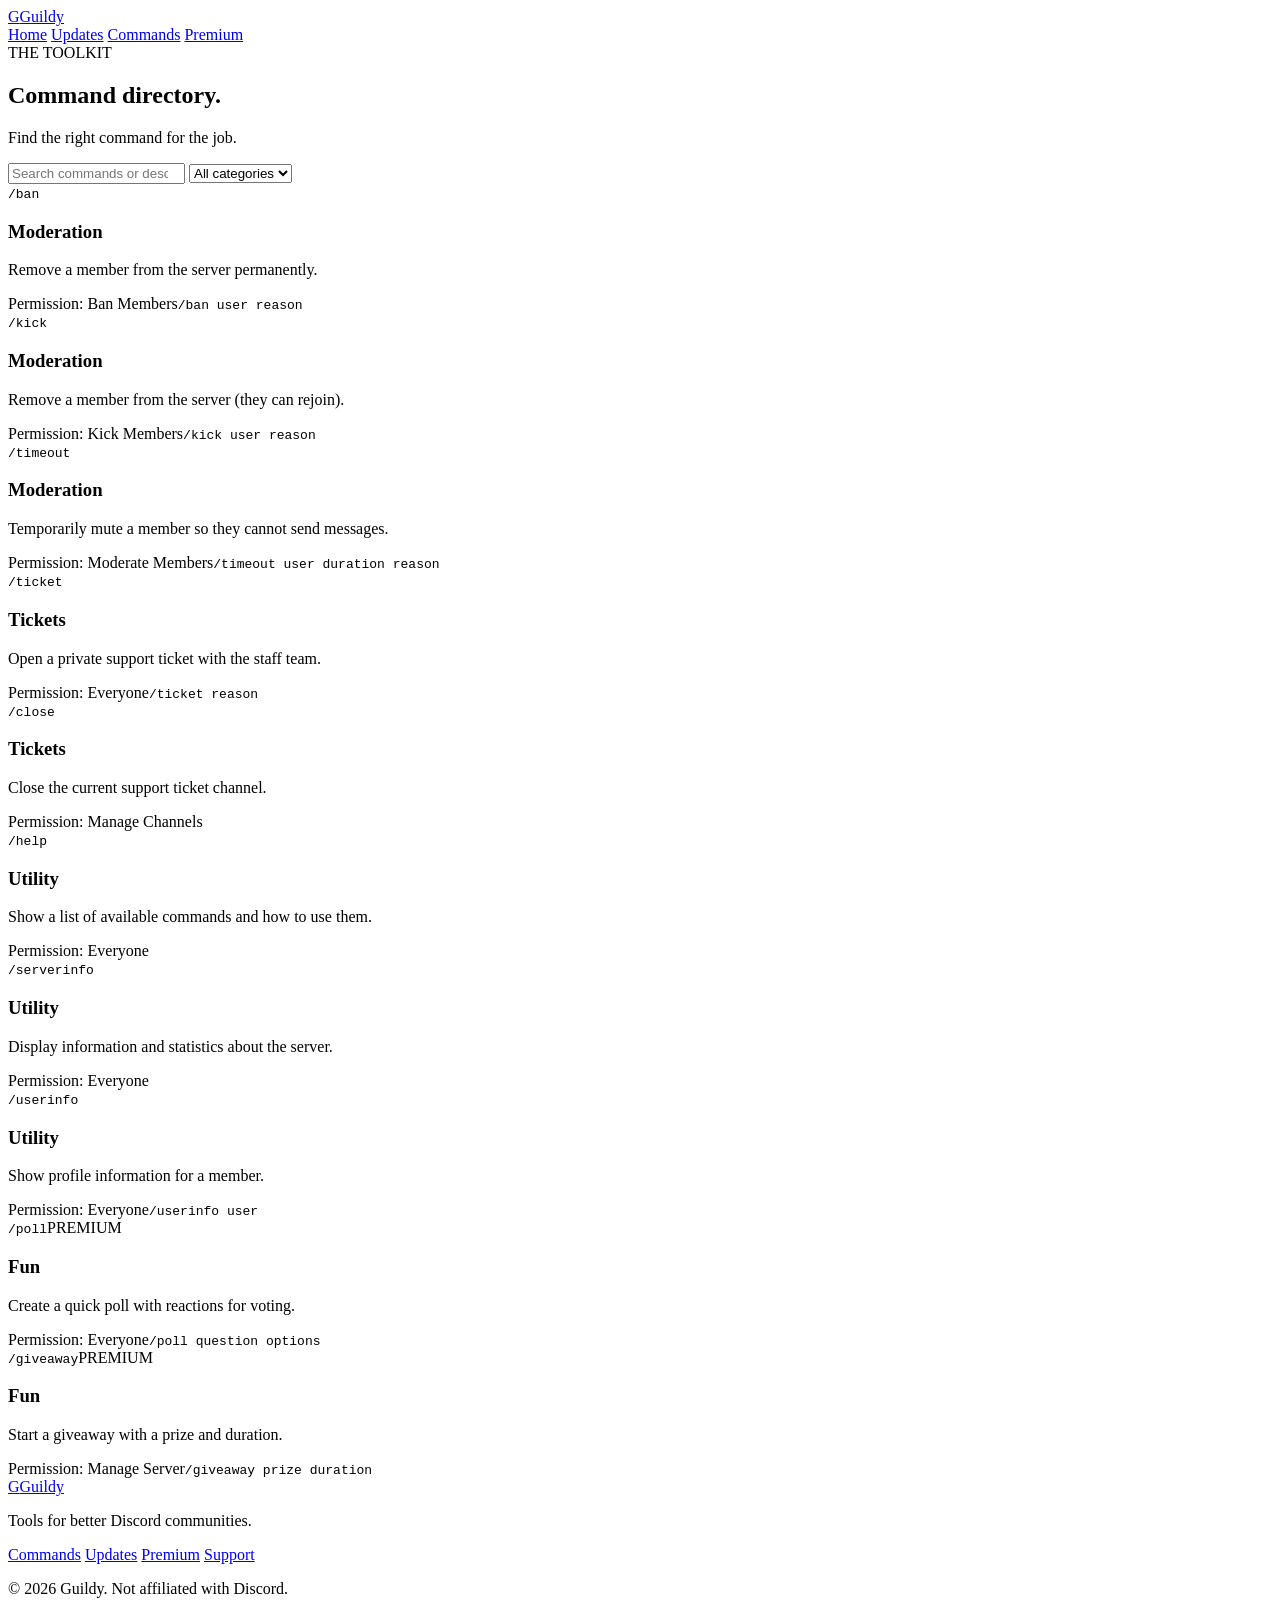
==== commands.html @ c7ce711c "Add files via upload" ====
<!doctype html>
<html lang="en">
<head>
<meta charset="utf-8">
<meta name="viewport" content="width=device-width, initial-scale=1">
<meta name="theme-color" content="#0b1020">
<title>Commands · Guildy</title>
<link rel="stylesheet" href="assets/style.css">
</head>
<body>
<header class="topbar">
  <a class="brand" href="index.html"><span class="brand-mark">G</span><span>Guildy</span></a>
  <nav class="nav">
    <a href="index.html">Home</a>
    <a href="updates.html">Updates</a>
    <a href="commands.html">Commands</a>
    <a href="premium.html">Premium</a>
  </nav>
</header>

<main class="container">
  <section class="page-heading">
    <div class="eyebrow">THE TOOLKIT</div>
    <h1>Command <span class="gradient-text">directory.</span></h1>
    <p>Find the right command for the job.</p>
  </section>

  <div class="search-row">
    <input id="command-search" class="search-input" type="search" placeholder="Search commands or descriptions…" aria-label="Search commands">
    <select id="command-category" class="search-select" aria-label="Filter category">
      <option value="">All categories</option>
      <option value="moderation">Moderation</option>
      <option value="tickets">Tickets</option>
      <option value="utility">Utility</option>
      <option value="fun">Fun</option>
    </select>
  </div>

  <div class="command-grid" id="command-grid">
    <article class="command-card" data-name="/ban" data-category="moderation" data-search="ban remove a member from the server moderation">
      <div class="command-top"><code>/ban</code></div>
      <h3>Moderation</h3>
      <p>Remove a member from the server permanently.</p>
      <div class="command-bottom"><span>Permission: Ban Members</span><code>/ban user reason</code></div>
    </article>

    <article class="command-card" data-name="/kick" data-category="moderation" data-search="kick remove a member temporarily moderation">
      <div class="command-top"><code>/kick</code></div>
      <h3>Moderation</h3>
      <p>Remove a member from the server (they can rejoin).</p>
      <div class="command-bottom"><span>Permission: Kick Members</span><code>/kick user reason</code></div>
    </article>

    <article class="command-card" data-name="/timeout" data-category="moderation" data-search="timeout mute a member for a duration moderation">
      <div class="command-top"><code>/timeout</code></div>
      <h3>Moderation</h3>
      <p>Temporarily mute a member so they cannot send messages.</p>
      <div class="command-bottom"><span>Permission: Moderate Members</span><code>/timeout user duration reason</code></div>
    </article>

    <article class="command-card" data-name="/ticket" data-category="tickets" data-search="ticket open a support ticket tickets">
      <div class="command-top"><code>/ticket</code></div>
      <h3>Tickets</h3>
      <p>Open a private support ticket with the staff team.</p>
      <div class="command-bottom"><span>Permission: Everyone</span><code>/ticket reason</code></div>
    </article>

    <article class="command-card" data-name="/close" data-category="tickets" data-search="close close the current ticket tickets">
      <div class="command-top"><code>/close</code></div>
      <h3>Tickets</h3>
      <p>Close the current support ticket channel.</p>
      <div class="command-bottom"><span>Permission: Manage Channels</span></div>
    </article>

    <article class="command-card" data-name="/help" data-category="utility" data-search="help list available commands utility">
      <div class="command-top"><code>/help</code></div>
      <h3>Utility</h3>
      <p>Show a list of available commands and how to use them.</p>
      <div class="command-bottom"><span>Permission: Everyone</span></div>
    </article>

    <article class="command-card" data-name="/serverinfo" data-category="utility" data-search="serverinfo show server statistics utility">
      <div class="command-top"><code>/serverinfo</code></div>
      <h3>Utility</h3>
      <p>Display information and statistics about the server.</p>
      <div class="command-bottom"><span>Permission: Everyone</span></div>
    </article>

    <article class="command-card" data-name="/userinfo" data-category="utility" data-search="userinfo show information about a user utility">
      <div class="command-top"><code>/userinfo</code></div>
      <h3>Utility</h3>
      <p>Show profile information for a member.</p>
      <div class="command-bottom"><span>Permission: Everyone</span><code>/userinfo user</code></div>
    </article>

    <article class="command-card" data-name="/poll" data-category="fun" data-search="poll create a poll fun">
      <div class="command-top"><code>/poll</code><span class="premium-tag">PREMIUM</span></div>
      <h3>Fun</h3>
      <p>Create a quick poll with reactions for voting.</p>
      <div class="command-bottom"><span>Permission: Everyone</span><code>/poll question options</code></div>
    </article>

    <article class="command-card" data-name="/giveaway" data-category="fun" data-search="giveaway start a giveaway fun">
      <div class="command-top"><code>/giveaway</code><span class="premium-tag">PREMIUM</span></div>
      <h3>Fun</h3>
      <p>Start a giveaway with a prize and duration.</p>
      <div class="command-bottom"><span>Permission: Manage Server</span><code>/giveaway prize duration</code></div>
    </article>
  </div>

  <p id="no-commands" class="empty-state" hidden>No commands match your search.</p>
</main>

<footer class="footer">
  <div>
    <a class="brand small" href="index.html"><span class="brand-mark">G</span><span>Guildy</span></a>
    <p>Tools for better Discord communities.</p>
  </div>
  <div class="footer-links">
    <a href="commands.html">Commands</a>
    <a href="updates.html">Updates</a>
    <a href="premium.html">Premium</a>
    <a href="#">Support</a>
  </div>
  <p class="muted">© 2026 Guildy. Not affiliated with Discord.</p>
</footer>

<script>
(() => {
  const q = document.getElementById('command-search');
  const c = document.getElementById('command-category');
  const cards = [...document.querySelectorAll('.command-card')];
  const empty = document.getElementById('no-commands');
  function filter() {
    let count = 0;
    cards.forEach(card => {
      const ok = card.dataset.search.includes(q.value.toLowerCase()) && (!c.value || card.dataset.category === c.value);
      card.hidden = !ok;
      if (ok) count++;
    });
    empty.hidden = count > 0;
  }
  q.addEventListener('input', filter);
  c.addEventListener('change', filter);
})();
</script>
</body>
</html>
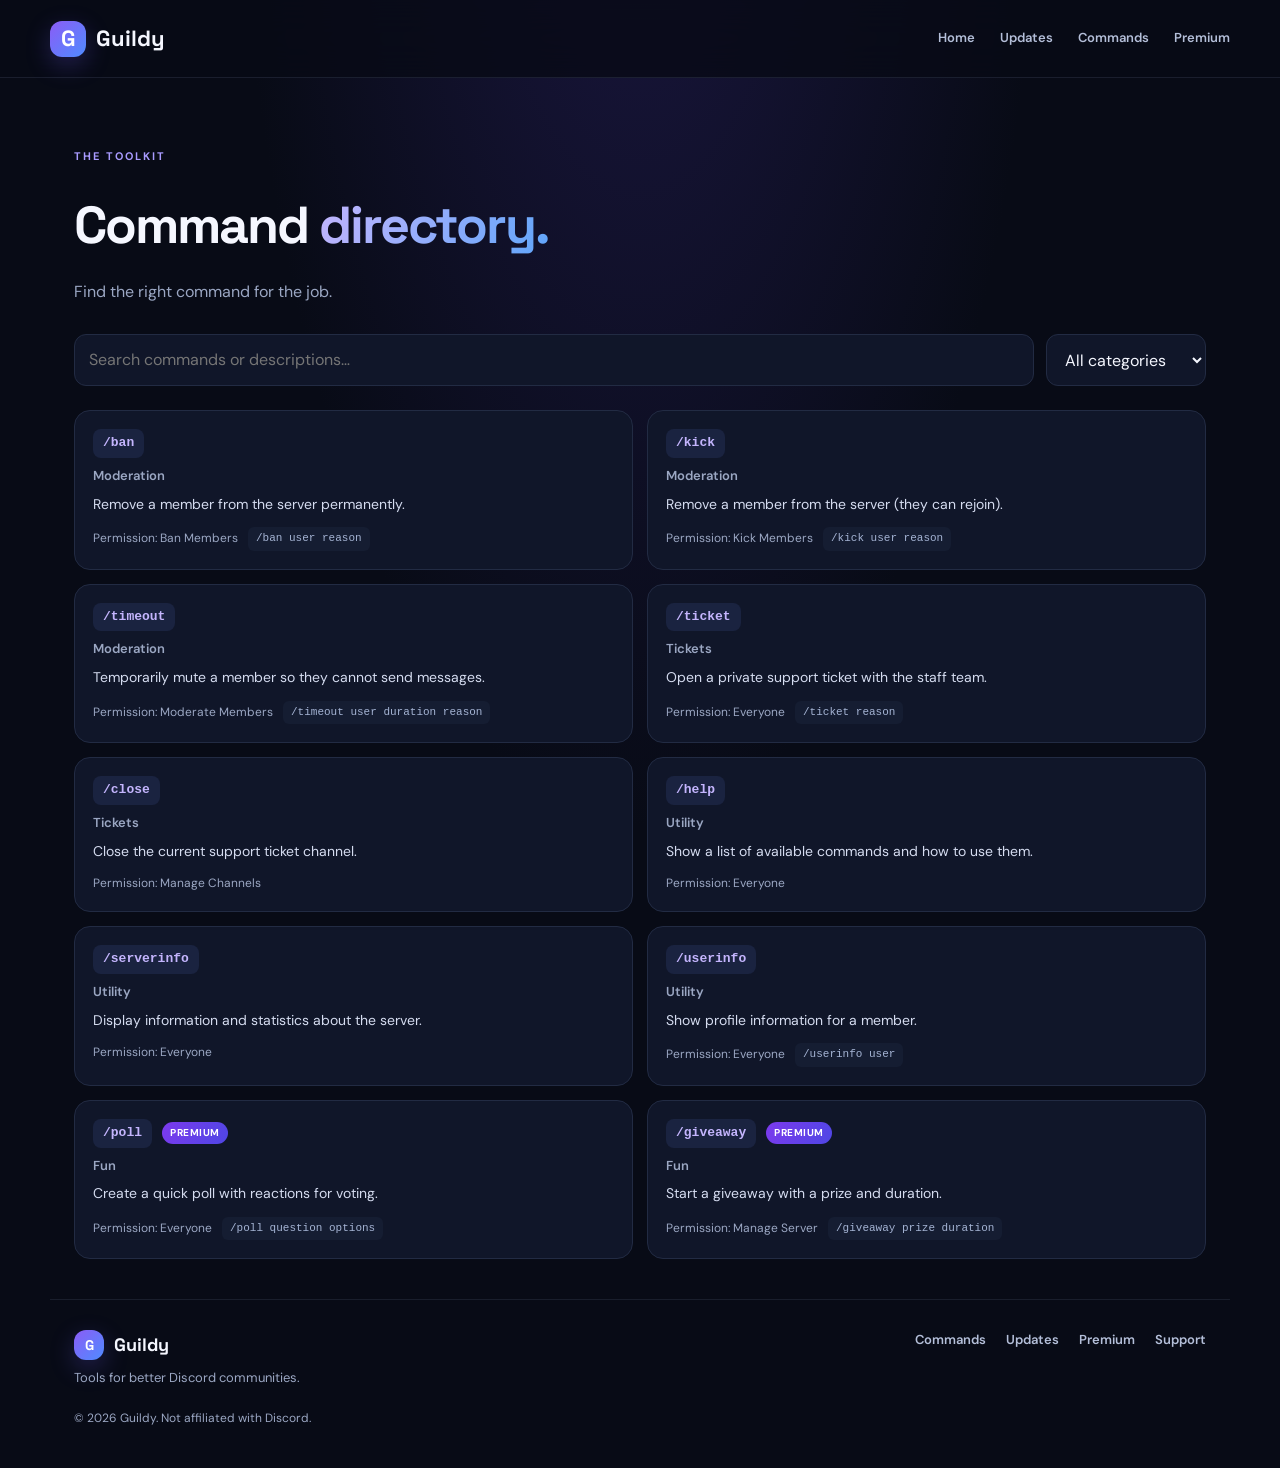
==== commit 94071f77: "Add files via upload" ====
--- a/commands.html
+++ b/commands.html
@@ -5,7 +5,7 @@
 <meta name="viewport" content="width=device-width, initial-scale=1">
 <meta name="theme-color" content="#0b1020">
 <title>Commands · Guildy</title>
-<link rel="stylesheet" href="assets/style.css">
+<link rel="stylesheet" href="style.css">
 </head>
 <body>
 <header class="topbar">
--- a/style.css
+++ b/style.css
@@ -0,0 +1,778 @@
+@import url('https://fonts.googleapis.com/css2?family=DM+Sans:wght@400;500;600;700&family=Space+Grotesk:wght@400;500;600;700&display=swap');
+
+:root {
+  color-scheme: dark;
+  --bg: #080b16;
+  --panel: #101629;
+  --panel2: #141c32;
+  --line: #222b43;
+  --text: #f5f7ff;
+  --muted: #9ba7c3;
+  --purple: #8b5cf6;
+  --blue: #4f8cff;
+  --good: #43d6a3;
+  --warn: #f6c86a;
+  --danger: #ff6b87;
+}
+
+* {
+  box-sizing: border-box;
+}
+
+html {
+  scroll-behavior: smooth;
+}
+
+body {
+  margin: 0;
+  background: radial-gradient(ellipse at 50% -20%, #1b1742 0, transparent 45%), var(--bg);
+  color: var(--text);
+  font-family: 'DM Sans', system-ui, sans-serif;
+  line-height: 1.6;
+  min-height: 100vh;
+}
+
+a {
+  color: inherit;
+  text-decoration: none;
+}
+
+button,
+input,
+textarea,
+select {
+  font: inherit;
+}
+
+/* Top bar */
+.topbar {
+  height: 78px;
+  display: flex;
+  align-items: center;
+  gap: 30px;
+  padding: 0 max(calc((100% - 1180px) / 2), 24px);
+  border-bottom: 1px solid rgba(151, 166, 207, 0.13);
+  background: rgba(8, 11, 22, 0.8);
+  backdrop-filter: blur(18px);
+  position: sticky;
+  top: 0;
+  z-index: 20;
+}
+
+.brand {
+  display: inline-flex;
+  align-items: center;
+  gap: 10px;
+  font-family: 'Space Grotesk', sans-serif;
+  font-size: 22px;
+  font-weight: 700;
+  white-space: nowrap;
+}
+
+.brand-mark {
+  display: grid;
+  place-items: center;
+  width: 36px;
+  height: 36px;
+  border-radius: 12px;
+  background: linear-gradient(135deg, var(--purple), var(--blue));
+  box-shadow: 0 8px 25px #6d5df344;
+  color: #fff;
+  font-weight: 700;
+}
+
+.brand.small {
+  font-size: 18px;
+}
+
+.brand.small .brand-mark {
+  width: 30px;
+  height: 30px;
+  font-size: 14px;
+}
+
+.nav {
+  display: flex;
+  align-items: center;
+  gap: 25px;
+  margin-left: auto;
+}
+
+.nav a {
+  color: #b4bfd9;
+  font-size: 13px;
+  font-weight: 600;
+}
+
+.nav a:hover,
+.footer a:hover {
+  color: white;
+}
+
+/* Layout */
+.container {
+  max-width: 1180px;
+  margin: 0 auto;
+  padding: 0 24px;
+}
+
+/* Buttons */
+.btn {
+  display: inline-flex;
+  align-items: center;
+  justify-content: center;
+  gap: 10px;
+  padding: 10px 16px;
+  border: 1px solid transparent;
+  border-radius: 11px;
+  font-weight: 700;
+  font-size: 13px;
+  cursor: pointer;
+  transition: transform 0.18s, filter 0.18s;
+}
+
+.btn:hover {
+  transform: translateY(-1px);
+  filter: brightness(1.08);
+}
+
+.btn-primary {
+  background: linear-gradient(115deg, #8157f5, #477cf5);
+  color: white;
+  box-shadow: 0 8px 22px #5f5df52b;
+}
+
+.btn-secondary {
+  background: #151d32;
+  border-color: #2a3553;
+  color: #e6eaff;
+}
+
+.btn-lg {
+  padding: 14px 20px;
+  font-size: 14px;
+}
+
+.full {
+  width: 100%;
+}
+
+/* Hero */
+.hero {
+  min-height: 550px;
+  padding: 95px 0 70px;
+  position: relative;
+  overflow: hidden;
+}
+
+.eyebrow {
+  font-size: 11px;
+  font-weight: 700;
+  letter-spacing: 2px;
+  color: #a99bff;
+  text-transform: uppercase;
+  display: flex;
+  align-items: center;
+  gap: 8px;
+  margin-bottom: 18px;
+}
+
+.pulse,
+.dot {
+  display: inline-block;
+  width: 8px;
+  height: 8px;
+  border-radius: 50%;
+  background: var(--good);
+  box-shadow: 0 0 0 0 rgba(67, 214, 163, 0.5);
+  animation: pulse 2s infinite;
+}
+
+@keyframes pulse {
+  0% { box-shadow: 0 0 0 0 rgba(67, 214, 163, 0.45); }
+  70% { box-shadow: 0 0 0 10px rgba(67, 214, 163, 0); }
+  100% { box-shadow: 0 0 0 0 rgba(67, 214, 163, 0); }
+}
+
+.hero h1 {
+  font-family: 'Space Grotesk', sans-serif;
+  font-size: clamp(40px, 6vw, 64px);
+  font-weight: 700;
+  line-height: 1.1;
+  letter-spacing: -2.5px;
+  margin: 0 0 20px;
+}
+
+.gradient-text {
+  background: linear-gradient(115deg, #c4b5fd, #60a5fa);
+  -webkit-background-clip: text;
+  background-clip: text;
+  color: transparent;
+}
+
+.hero-copy {
+  max-width: 520px;
+  color: var(--muted);
+  font-size: 17px;
+  margin: 0 0 28px;
+}
+
+.hero-actions {
+  display: flex;
+  flex-wrap: wrap;
+  gap: 12px;
+  margin-bottom: 22px;
+}
+
+.hero-note {
+  display: flex;
+  align-items: center;
+  gap: 8px;
+  color: var(--muted);
+  font-size: 13px;
+}
+
+.orb {
+  position: absolute;
+  border-radius: 50%;
+  filter: blur(60px);
+  pointer-events: none;
+  z-index: -1;
+}
+
+.orb-one {
+  width: 320px;
+  height: 320px;
+  background: #6d28d9;
+  opacity: 0.25;
+  top: -40px;
+  right: 10%;
+}
+
+.orb-two {
+  width: 260px;
+  height: 260px;
+  background: #2563eb;
+  opacity: 0.18;
+  bottom: 20px;
+  right: 25%;
+}
+
+/* Sections */
+.section {
+  padding: 70px 0;
+}
+
+.section-heading {
+  display: flex;
+  align-items: end;
+  justify-content: space-between;
+  gap: 30px;
+  margin-bottom: 36px;
+}
+
+.section-heading h2 {
+  font-family: 'Space Grotesk', sans-serif;
+  font-size: clamp(28px, 4vw, 36px);
+  letter-spacing: -1px;
+  margin: 8px 0 0;
+}
+
+.section-heading p {
+  max-width: 320px;
+  color: var(--muted);
+  margin: 0;
+}
+
+.feature-grid {
+  display: grid;
+  grid-template-columns: repeat(3, 1fr);
+  gap: 18px;
+}
+
+.feature-card {
+  background: var(--panel);
+  border: 1px solid var(--line);
+  border-radius: 18px;
+  padding: 26px;
+  min-height: 230px;
+  display: flex;
+  flex-direction: column;
+}
+
+.feature-icon {
+  width: 42px;
+  height: 42px;
+  border-radius: 12px;
+  display: grid;
+  place-items: center;
+  font-size: 18px;
+  margin-bottom: 16px;
+}
+
+.feature-icon.purple { background: #2a1f4d; color: #c4b5fd; }
+.feature-icon.blue { background: #172540; color: #93c5fd; }
+.feature-icon.violet { background: #2a1840; color: #d8b4fe; }
+
+.feature-card h3 {
+  margin: 0 0 8px;
+  font-size: 17px;
+}
+
+.feature-card p {
+  color: var(--muted);
+  font-size: 14px;
+  margin: 0 0 16px;
+  flex: 1;
+}
+
+.feature-card a {
+  color: #b4a6ff;
+  font-size: 13px;
+  font-weight: 600;
+}
+
+.feature-card a:hover {
+  color: white;
+}
+
+/* CTA panel */
+.cta-panel {
+  display: flex;
+  align-items: center;
+  justify-content: space-between;
+  gap: 24px;
+  background: linear-gradient(135deg, #16132e, #121a33);
+  border: 1px solid var(--line);
+  border-radius: 22px;
+  padding: 36px 40px;
+  margin: 20px 0 50px;
+}
+
+.cta-panel h2 {
+  font-family: 'Space Grotesk', sans-serif;
+  font-size: 28px;
+  letter-spacing: -1px;
+  margin: 8px 0 10px;
+}
+
+.cta-panel p {
+  color: var(--muted);
+  margin: 0;
+  max-width: 420px;
+}
+
+/* Page heading */
+.page-heading {
+  padding: 70px 0 30px;
+}
+
+.page-heading h1 {
+  font-family: 'Space Grotesk', sans-serif;
+  font-size: clamp(36px, 5vw, 52px);
+  letter-spacing: -2px;
+  margin: 10px 0 12px;
+}
+
+.page-heading p {
+  color: var(--muted);
+  max-width: 520px;
+  margin: 0;
+}
+
+/* Commands */
+.search-row {
+  display: flex;
+  gap: 12px;
+  margin-bottom: 24px;
+}
+
+.search-input,
+.search-select {
+  background: var(--panel);
+  border: 1px solid var(--line);
+  border-radius: 12px;
+  color: var(--text);
+  padding: 12px 14px;
+  outline: none;
+}
+
+.search-input {
+  flex: 1;
+}
+
+.search-input:focus,
+.search-select:focus {
+  border-color: #5b4dba;
+}
+
+.search-select {
+  min-width: 160px;
+  max-width: 200px;
+}
+
+.command-grid {
+  display: grid;
+  grid-template-columns: repeat(2, 1fr);
+  gap: 14px;
+  margin-bottom: 40px;
+}
+
+.command-card {
+  background: var(--panel);
+  border: 1px solid var(--line);
+  border-radius: 16px;
+  padding: 18px;
+}
+
+.command-top {
+  display: flex;
+  align-items: center;
+  gap: 10px;
+  margin-bottom: 8px;
+}
+
+.command-top code {
+  background: #1a2340;
+  color: #c4b5fd;
+  padding: 4px 10px;
+  border-radius: 8px;
+  font-size: 13px;
+  font-weight: 600;
+}
+
+.premium-tag {
+  background: linear-gradient(115deg, #7c3aed, #4f46e5);
+  color: white;
+  font-size: 10px;
+  font-weight: 700;
+  letter-spacing: 0.5px;
+  padding: 3px 8px;
+  border-radius: 999px;
+}
+
+.command-card h3 {
+  margin: 0 0 6px;
+  font-size: 13px;
+  color: var(--muted);
+  font-weight: 600;
+}
+
+.command-card p {
+  margin: 0 0 12px;
+  font-size: 14px;
+  color: #d5dcf0;
+}
+
+.command-bottom {
+  display: flex;
+  flex-wrap: wrap;
+  gap: 10px;
+  align-items: center;
+  font-size: 12px;
+  color: var(--muted);
+}
+
+.command-bottom code {
+  background: #151d32;
+  padding: 3px 8px;
+  border-radius: 6px;
+  font-size: 11px;
+  color: #a5b4d4;
+}
+
+.empty-state {
+  text-align: center;
+  padding: 40px 20px;
+  color: var(--muted);
+  background: var(--panel);
+  border: 1px dashed #303b59;
+  border-radius: 15px;
+  font-size: 13px;
+}
+
+/* Pricing */
+.pricing-grid {
+  display: grid;
+  grid-template-columns: repeat(3, 1fr);
+  gap: 18px;
+  margin-bottom: 24px;
+}
+
+.price-card {
+  background: var(--panel);
+  border: 1px solid var(--line);
+  border-radius: 20px;
+  padding: 28px;
+  position: relative;
+  display: flex;
+  flex-direction: column;
+}
+
+.price-card.featured {
+  border-color: #6d5df5;
+  box-shadow: 0 0 0 1px #6d5df544, 0 20px 50px #4f46e520;
+}
+
+.popular {
+  position: absolute;
+  top: -12px;
+  left: 50%;
+  transform: translateX(-50%);
+  background: linear-gradient(115deg, #8157f5, #477cf5);
+  color: white;
+  font-size: 10px;
+  font-weight: 700;
+  letter-spacing: 0.8px;
+  padding: 5px 12px;
+  border-radius: 999px;
+  white-space: nowrap;
+}
+
+.plan-label {
+  font-size: 13px;
+  font-weight: 700;
+  color: #b4bfd9;
+  margin-bottom: 8px;
+}
+
+.price {
+  font-family: 'Space Grotesk', sans-serif;
+  font-size: 36px;
+  font-weight: 700;
+  letter-spacing: -1px;
+  margin-bottom: 10px;
+}
+
+.price span {
+  font-size: 15px;
+  color: var(--muted);
+  font-weight: 500;
+}
+
+.price-card > p {
+  color: var(--muted);
+  font-size: 14px;
+  margin: 0 0 18px;
+}
+
+.price-card ul {
+  list-style: none;
+  padding: 0;
+  margin: 0 0 22px;
+  flex: 1;
+}
+
+.price-card li {
+  display: flex;
+  align-items: flex-start;
+  gap: 10px;
+  font-size: 14px;
+  margin-bottom: 10px;
+  color: #d5dcf0;
+}
+
+.price-card li span {
+  color: var(--good);
+  font-weight: 700;
+}
+
+.muted {
+  color: var(--muted);
+}
+
+.center {
+  text-align: center;
+  margin: 10px 0 40px;
+  font-size: 13px;
+}
+
+/* Updates / timeline */
+.timeline {
+  display: grid;
+  gap: 16px;
+  margin-bottom: 50px;
+}
+
+.update-card {
+  background: var(--panel);
+  border: 1px solid var(--line);
+  border-radius: 18px;
+  padding: 24px;
+}
+
+.update-meta {
+  display: flex;
+  flex-wrap: wrap;
+  gap: 12px;
+  align-items: center;
+  margin-bottom: 12px;
+  font-size: 12px;
+  color: var(--muted);
+}
+
+.status-pill {
+  background: #1a2e24;
+  color: var(--good);
+  font-size: 11px;
+  font-weight: 700;
+  padding: 4px 10px;
+  border-radius: 999px;
+}
+
+.update-card h2 {
+  font-family: 'Space Grotesk', sans-serif;
+  font-size: 22px;
+  letter-spacing: -0.5px;
+  margin: 0 0 10px;
+}
+
+.update-card p {
+  color: var(--muted);
+  margin: 0;
+  font-size: 15px;
+}
+
+/* Footer */
+.footer {
+  display: grid;
+  grid-template-columns: 1.2fr 1fr;
+  gap: 20px;
+  max-width: 1180px;
+  margin: 40px auto 0;
+  padding: 30px 24px 40px;
+  border-top: 1px solid rgba(151, 166, 207, 0.12);
+}
+
+.footer > div:first-child p {
+  color: var(--muted);
+  font-size: 13px;
+  margin: 8px 0 0;
+}
+
+.footer-links {
+  display: flex;
+  gap: 20px;
+  align-items: flex-start;
+  justify-content: flex-end;
+  font-size: 13px;
+  font-weight: 600;
+  color: #b4bfd9;
+}
+
+.footer > .muted {
+  grid-column: 1 / -1;
+  font-size: 12px;
+  margin: 0;
+}
+
+/* Responsive */
+@media (max-width: 850px) {
+  .topbar {
+    padding: 0 18px;
+    gap: 12px;
+  }
+
+  .nav {
+    gap: 14px;
+  }
+
+  .nav a {
+    font-size: 12px;
+  }
+
+  .feature-grid,
+  .pricing-grid {
+    grid-template-columns: 1fr;
+  }
+
+  .feature-card {
+    min-height: auto;
+  }
+
+  .command-grid {
+    grid-template-columns: 1fr;
+  }
+
+  .hero {
+    min-height: 480px;
+    padding-top: 75px;
+  }
+
+  .section-heading {
+    flex-direction: column;
+    align-items: flex-start;
+    gap: 8px;
+  }
+
+  .cta-panel {
+    flex-direction: column;
+    align-items: flex-start;
+    padding: 28px;
+  }
+
+  .footer {
+    grid-template-columns: 1fr;
+  }
+
+  .footer-links {
+    justify-content: flex-start;
+    flex-wrap: wrap;
+  }
+}
+
+@media (max-width: 600px) {
+  .topbar {
+    height: auto;
+    min-height: 70px;
+    flex-wrap: wrap;
+    padding: 13px 16px;
+  }
+
+  .brand {
+    font-size: 19px;
+  }
+
+  .nav {
+    order: 3;
+    width: 100%;
+    justify-content: space-between;
+    margin: 0;
+    padding-top: 10px;
+    border-top: 1px solid #20283f;
+  }
+
+  .container {
+    padding: 0 17px;
+  }
+
+  .hero {
+    padding: 60px 0 45px;
+    min-height: 430px;
+  }
+
+  .hero-copy {
+    font-size: 15px;
+  }
+
+  .section {
+    padding: 40px 0;
+  }
+
+  .page-heading {
+    padding-top: 45px;
+  }
+
+  .search-row {
+    flex-direction: column;
+  }
+
+  .search-select {
+    max-width: none;
+  }
+
+  .footer {
+    padding-left: 18px;
+    padding-right: 18px;
+  }
+}
